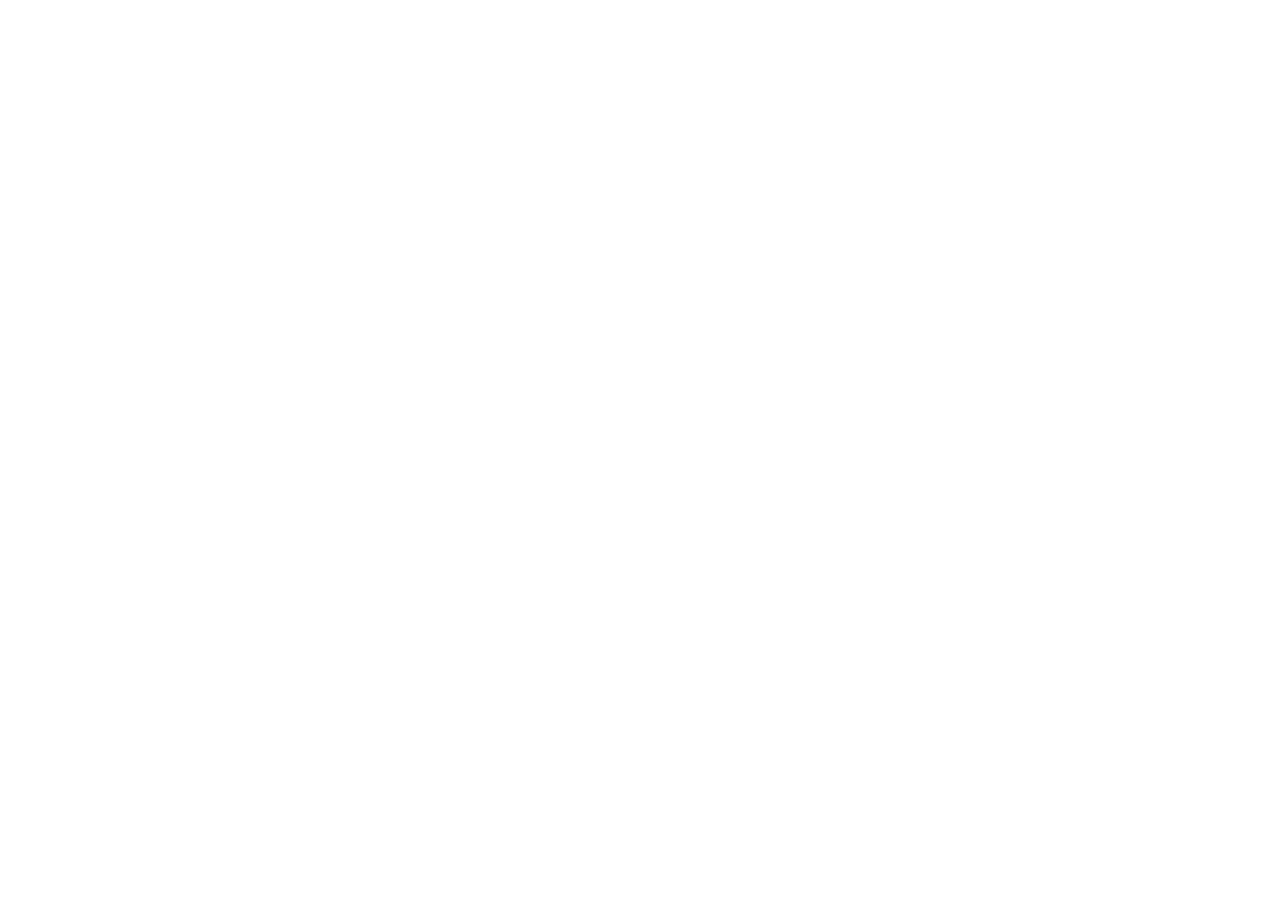
==== src/index.html @ 5c2e56c1 "first commit" ====
<!DOCTYPE html>
<html lang="en">
<head>
    <meta charset="UTF-8">
    <meta http-equiv="X-UA-Compatible" content="IE=edge">
    <meta name="viewport" content="width=device-width, initial-scale=1.0">
    <title>Document</title>
    <link rel="stylesheet" href="/src/style.css">
    <script src="main.js"></script>
</head>
<body>
    
</body>
</html>
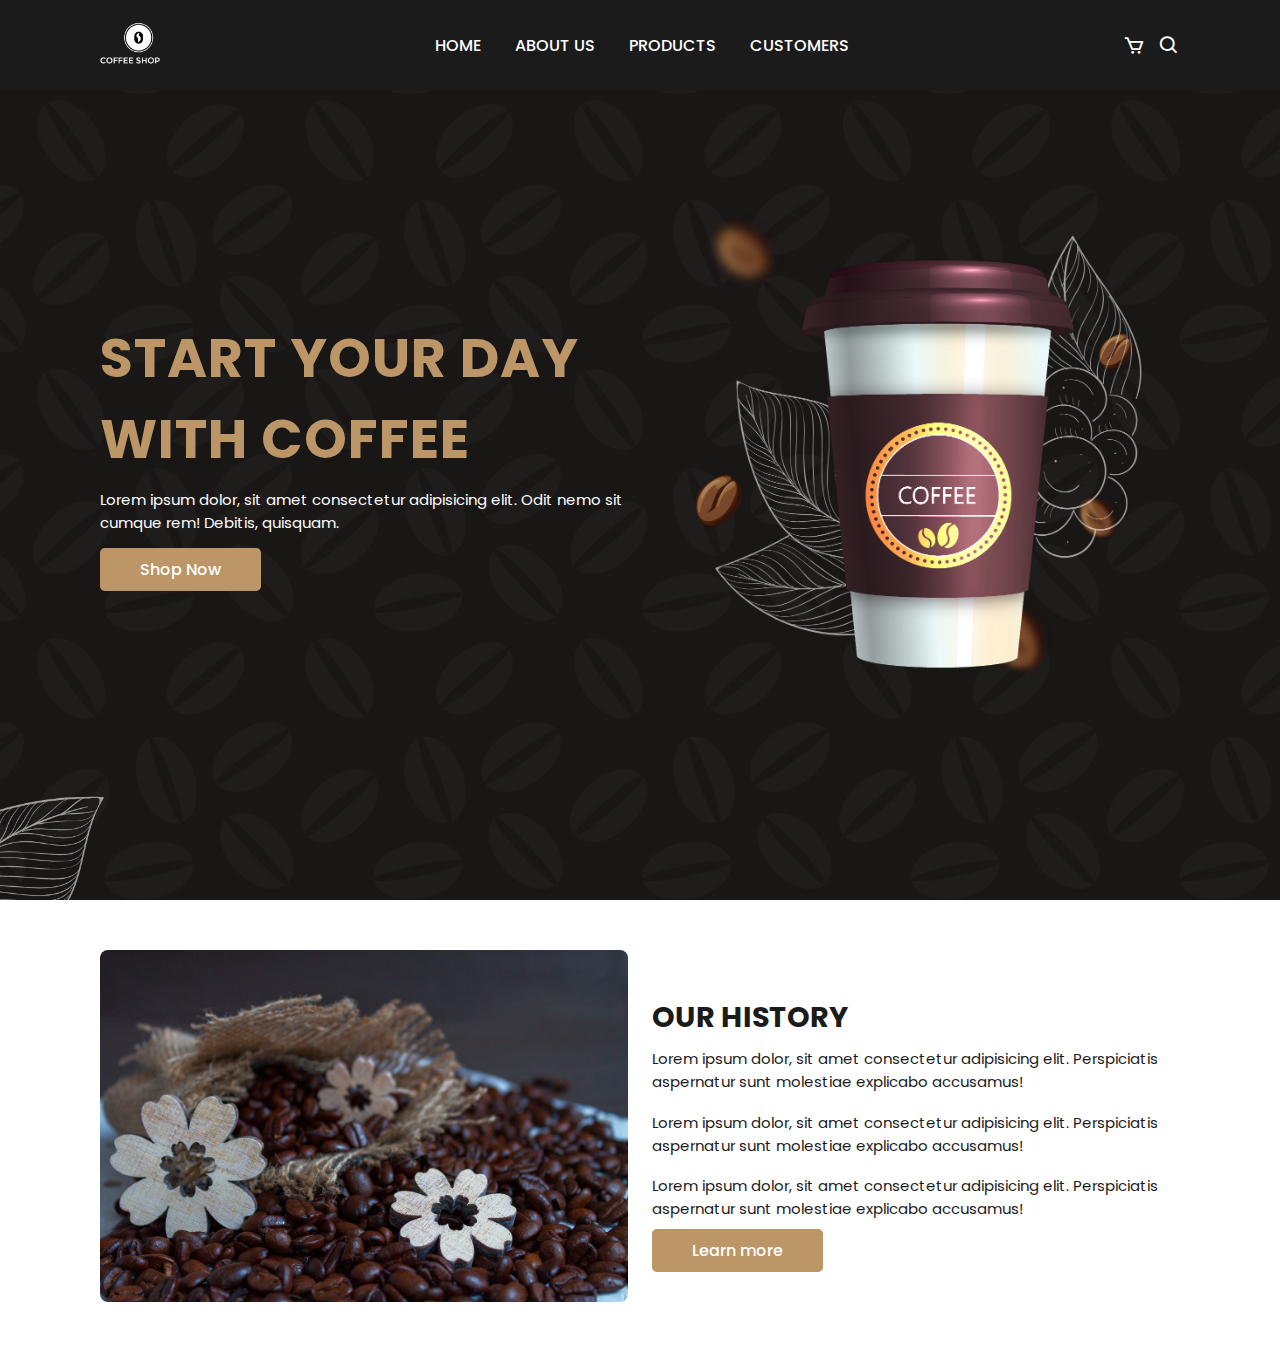
==== commit 963b7c20: "taking a short break" ====
--- a/src/index.html
+++ b/src/index.html
@@ -4,11 +4,63 @@
     <meta charset="UTF-8">
     <meta http-equiv="X-UA-Compatible" content="IE=edge">
     <meta name="viewport" content="width=device-width, initial-scale=1.0">
-    <title>Document</title>
+    <title> Responsive Coffee Website</title>
     <link rel="stylesheet" href="/src/style.css">
-    <script src="main.js"></script>
+    <link href='https://unpkg.com/boxicons@2.1.4/css/boxicons.min.css' rel='stylesheet'>
+    <script src="main.js" defer></script>
 </head>
 <body>
-    
+    <!-- Navbar -->
+    <header>
+        <a href="#" class="logo">
+            <img src="/img/logo.png" alt="">
+        </a>
+
+        <!-- Menu Icon -->
+        <i class='bx bx-menu' id="menu-icon"></i>
+        
+        <!-- Links -->
+        <ul class="navbar">
+            <li> <a href="#home">Home</a></li>
+            <li> <a href="#about">About Us</a></li>
+            <li> <a href="#products">Products</a></li>
+            <li> <a href="#customers">Customers</a></li>
+        </ul>
+        <!-- Icon -->
+        <div class="header-icon">
+        <i class='bx bx-cart'></i>
+        <i class='bx bx-search' id="search-icon"></i>
+        </div>
+
+        <div class="search-box">
+        <input type="search" name="" id="" placeholder="Search Here...">
+        </div>
+    </header>
+
+    <!-- Home -->
+    <section class="home" id="home">
+        <div class="home-text">
+            <h1>Start your day <br> with coffee</h1>
+            <p>Lorem ipsum dolor, sit amet consectetur adipisicing elit. Odit nemo sit cumque rem! Debitis, quisquam.</p>
+            <a href="#" class="btn">Shop Now</a>
+        </div>
+        <div class="home-img">
+            <img src="/img/main.png" alt="">
+        </div>
+    </section>
+
+    <!-- About -->
+    <section class="about" id="about">
+        <div class="about-img">
+            <img src="/img/about.jpg" alt="">
+        </div>
+        <div class="about-text">
+            <h2>Our History</h2>
+            <p>Lorem ipsum dolor, sit amet consectetur adipisicing elit. Perspiciatis aspernatur sunt molestiae explicabo accusamus!</p>
+            <p>Lorem ipsum dolor, sit amet consectetur adipisicing elit. Perspiciatis aspernatur sunt molestiae explicabo accusamus!</p>
+            <p>Lorem ipsum dolor, sit amet consectetur adipisicing elit. Perspiciatis aspernatur sunt molestiae explicabo accusamus!</p>
+            <a href="#" class="btn">Learn more</a>
+        </div>
+    </section>
 </body>
 </html>--- a/src/style.css
+++ b/src/style.css
@@ -0,0 +1,179 @@
+@import url(https://fonts.googleapis.com/css?family=Poppins:100,100italic,200,200italic,300,300italic,regular,italic,500,500italic,600,600italic,700,700italic,800,800italic,900,900italic);
+
+*{
+    font-family: 'Poppins', sans-serif;
+    margin: 0;
+    padding: 0;
+    box-sizing: border-box;
+    scroll-padding-top: 4rem;
+    list-style: none;
+    text-decoration: none;
+}
+
+/* Variables */
+:root{
+    --main-color: #bc9667;
+    --second-color: #edeae3;
+    --text-color: #1b1b1b;
+    --bg-color: #fff;
+
+/* Box shadow */
+--box-shadow: 2px 2px 10px 4px rgb(14 55 54 / 15%);
+
+}
+
+section{
+    padding: 50px 100px;
+}
+
+img{
+    width: 100%;
+}
+
+body{
+    color: var(--text-color);
+}
+header{
+    position: fixed;
+    width: 100%;
+    top: 0;
+    right: 0;
+    z-index: 1000;
+    display: flex;
+    justify-content: space-between;
+    align-items: center;
+    padding: 18px 100px;
+    transition: 0.5s linear;
+    background: var(--text-color);
+}
+
+.logo img {
+    width: 60px;
+}
+
+.navbar {
+    display: flex;
+}
+.navbar a{
+    padding: 8px 17px;
+    color: var(--bg-color);
+    font-size: 1rem;
+    text-transform: uppercase;
+    font-weight: 500;
+}
+
+.navbar a:hover{
+    background: var(--main-color);
+    border-radius: 0.2rem;
+    transition: 0.2s all linear;
+}
+
+.header-icon {
+    font-size: 22px;
+    cursor: pointer;
+    z-index: 10000;
+    display: flex;
+    column-gap: 0.8rem;
+}
+
+.header-icon .bx{
+    color: var(--bg-color);
+}
+
+.header-icon .bx:hover {
+    color: var(--main-color);
+}
+
+#menu-icon{
+    color: var(--bg-color);
+    font-size: 24px;
+    z-index: 100001;
+    cursor: pointer;
+    display: none;
+}
+
+.search-box {
+    position: absolute;
+    top: -100%;
+    left: 50%;
+    transform: translate(-50%);
+    background: var(--bg-color);
+    width: 100%;
+}
+
+.search-box.active{
+    top: 110%;
+    box-shadow: var(--box-shadow);
+    transition: 0.2s all linear;
+}
+
+.search-box input{
+    padding: 20px;
+    border: none;
+    outline: none;
+    width: 100%;
+    font-size: 1rem;
+    color: var(--main-color);
+}
+
+.search-box input::placeholder {
+    font-size: 1rem;
+    font-weight: 500;
+}
+
+.home{
+    width: 100%;
+    min-height: 100vh;
+    background: url(/img/bg.png);
+    background-repeat: no-repeat;
+    background-size: cover;
+    background-position: center;
+    display: grid;
+    grid-template-columns: repeat(auto-fit, minmax(17rem,auto));
+    align-items: center;
+    gap: 1.5rem; 
+}
+
+.home-text h1{
+    font-size: 3.4rem;
+    color: var(--main-color);
+    text-transform: uppercase;
+    letter-spacing: 1px;
+}
+.home-text p{
+    font-size: 0.938rem;
+    color: var(--bg-color);
+    margin: 0.5rem 0 1.4rem;
+}
+
+.btn{
+    padding: 10px 40px;
+    border-radius: 0.3rem;
+    background: var(--main-color);
+    color: var(--bg-color);
+    font-weight: 500;
+}
+
+.btn:hover{
+    background: #8a6f4d;
+
+}
+
+.about{
+    display: grid;
+    grid-template-columns: repeat(auto-fit, minmax(17rem,auto));
+    align-items: center;
+    gap: 1.5rem; 
+}
+
+.about-img img{
+    border-radius: 0.5rem;
+}
+.about-text h2{
+    font-size: 1.8rem;
+    text-transform: uppercase;
+}
+.about-text p{
+    font-size: 0.938rem;
+    margin: 0.5rem 0 1.1rem;
+}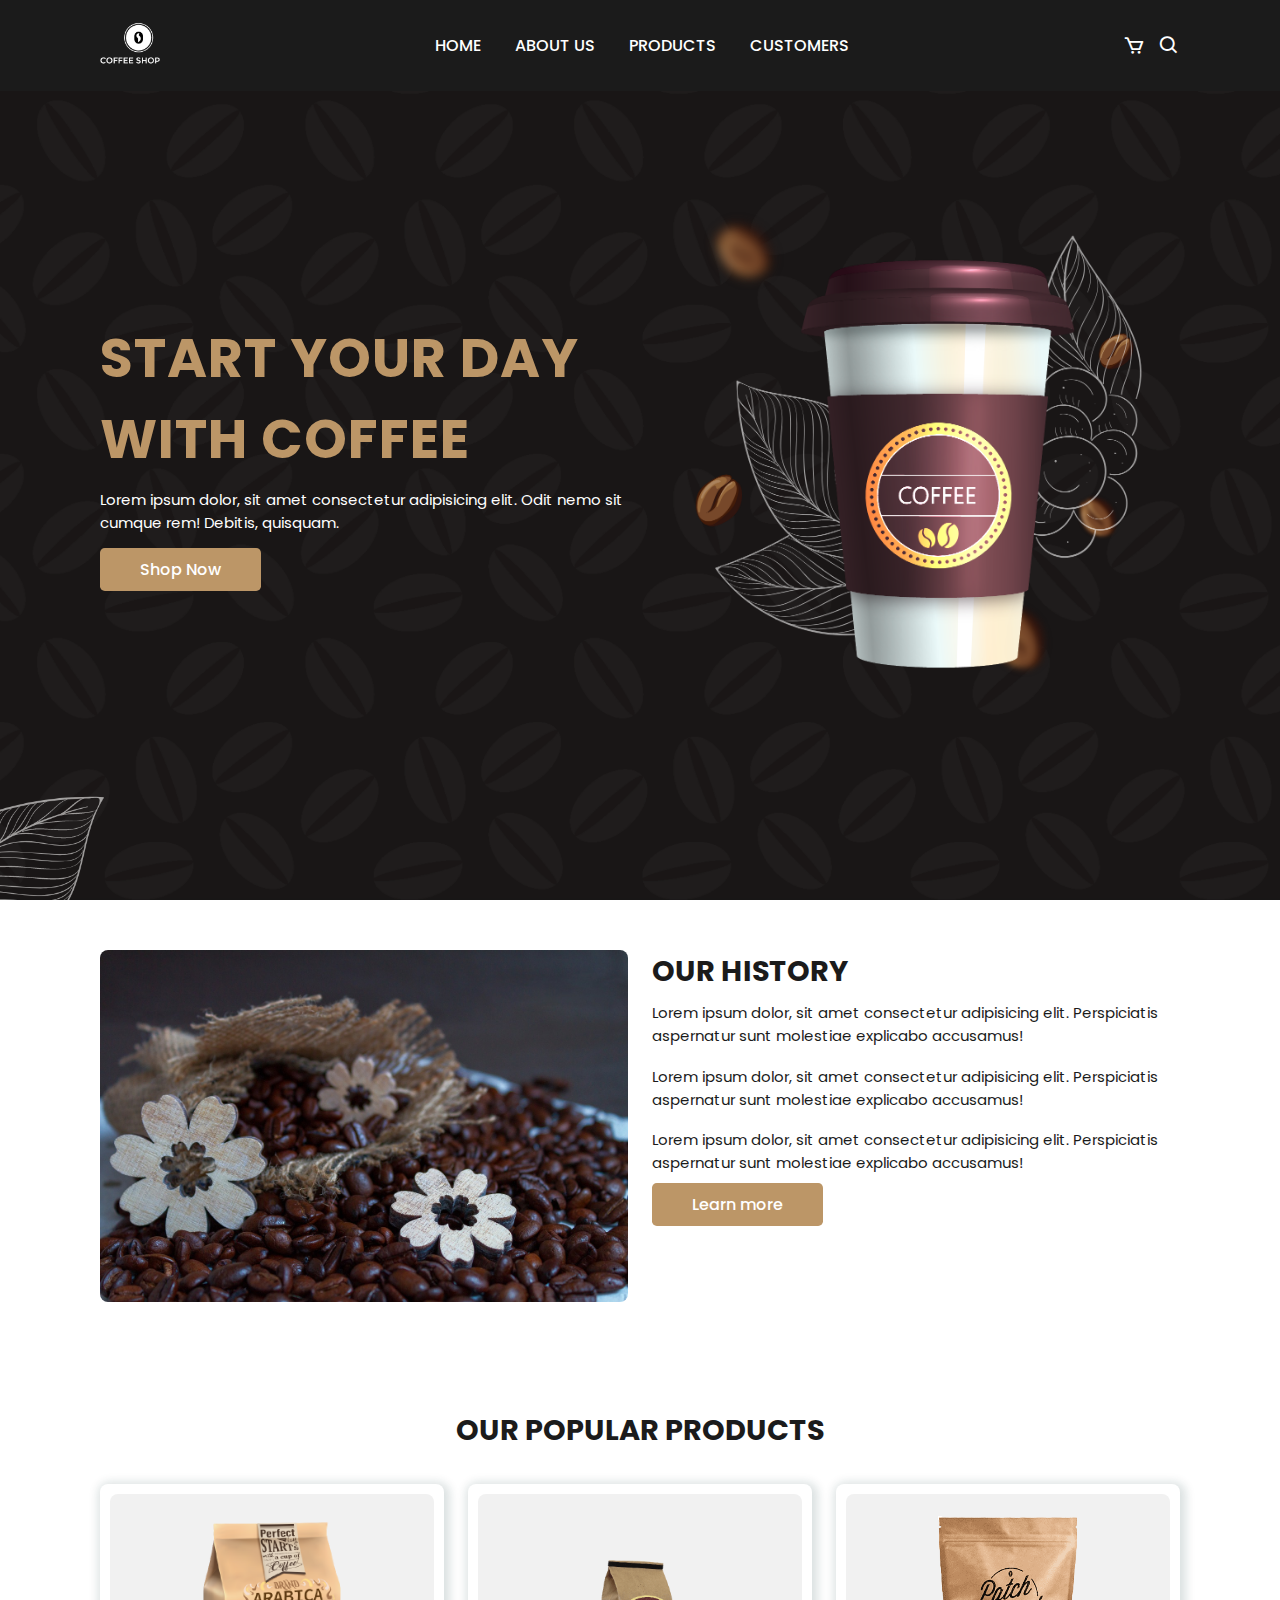
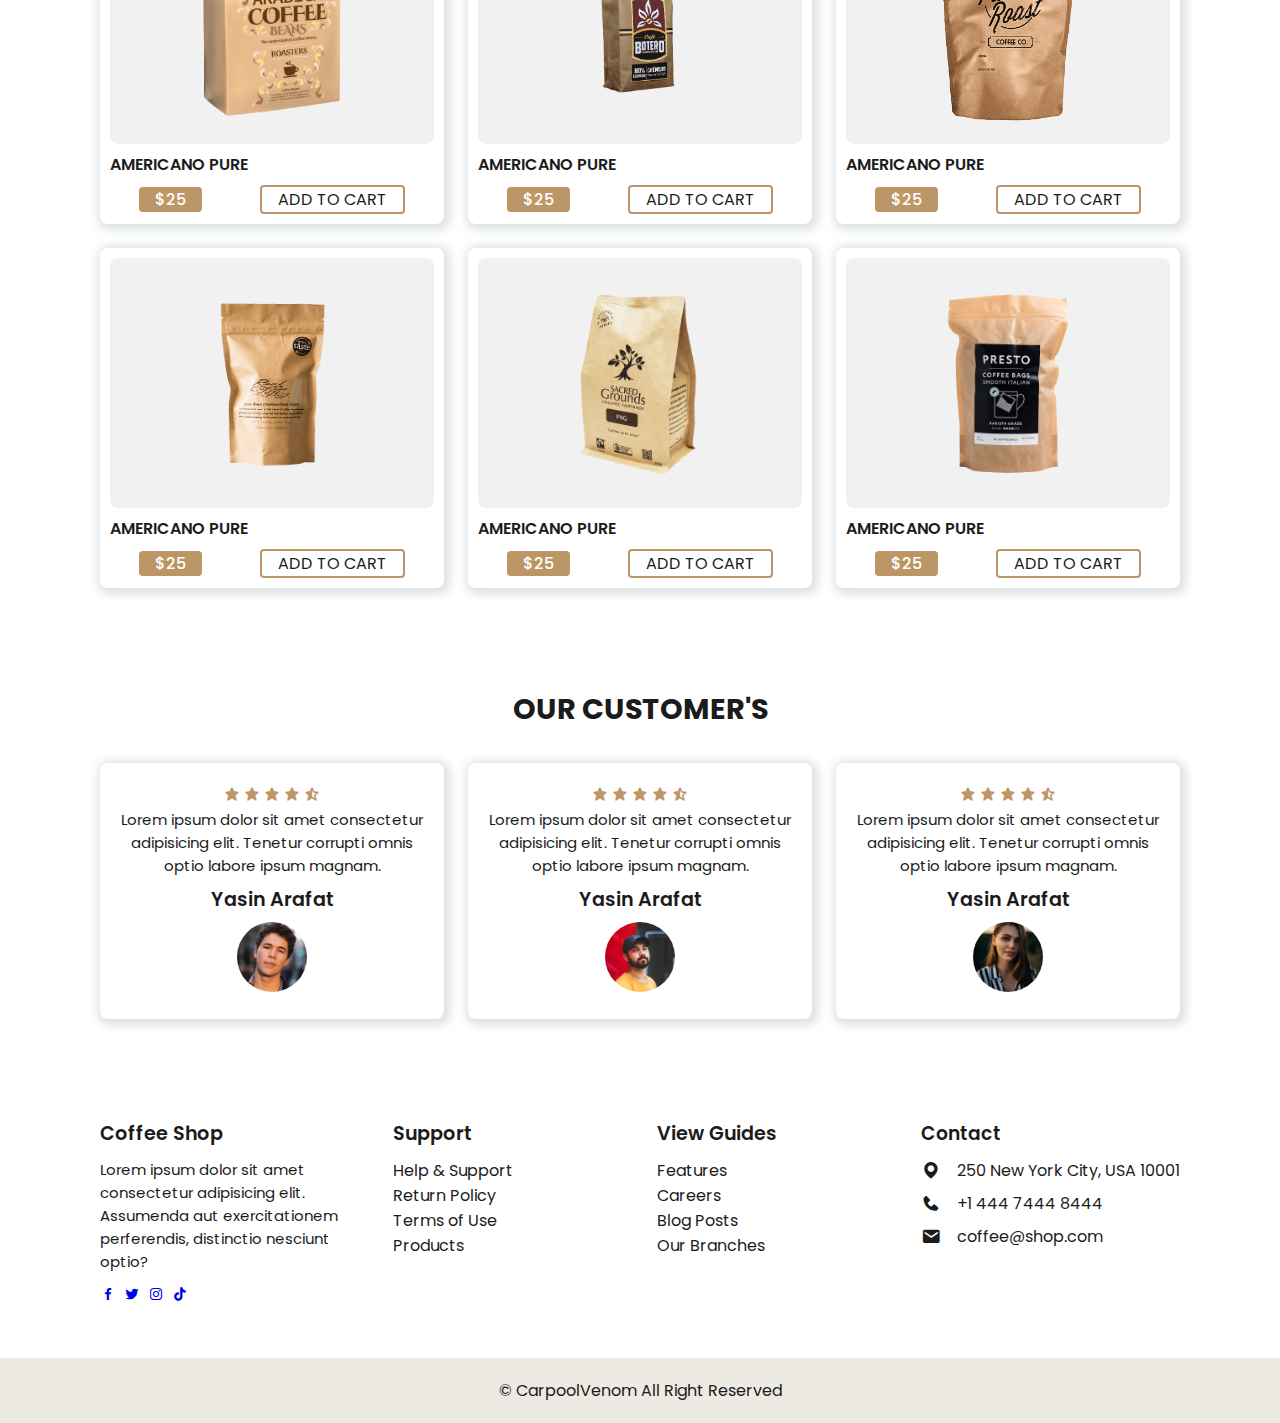
==== commit c236c46a: "all done..." ====
--- a/src/index.html
+++ b/src/index.html
@@ -1,66 +1,240 @@
 <!DOCTYPE html>
 <html lang="en">
-<head>
-    <meta charset="UTF-8">
-    <meta http-equiv="X-UA-Compatible" content="IE=edge">
-    <meta name="viewport" content="width=device-width, initial-scale=1.0">
-    <title> Responsive Coffee Website</title>
-    <link rel="stylesheet" href="/src/style.css">
-    <link href='https://unpkg.com/boxicons@2.1.4/css/boxicons.min.css' rel='stylesheet'>
+  <head>
+    <meta charset="UTF-8" />
+    <meta http-equiv="X-UA-Compatible" content="IE=edge" />
+    <meta name="viewport" content="width=device-width, initial-scale=1.0" />
+    <title>Responsive Coffee Website</title>
+    <link rel="stylesheet" href="/src/style.css" />
+    <link
+      href="https://unpkg.com/boxicons@2.1.4/css/boxicons.min.css"
+      rel="stylesheet"
+    />
     <script src="main.js" defer></script>
-</head>
-<body>
+  </head>
+  <body>
     <!-- Navbar -->
     <header>
-        <a href="#" class="logo">
-            <img src="/img/logo.png" alt="">
-        </a>
-
-        <!-- Menu Icon -->
-        <i class='bx bx-menu' id="menu-icon"></i>
-        
-        <!-- Links -->
-        <ul class="navbar">
-            <li> <a href="#home">Home</a></li>
-            <li> <a href="#about">About Us</a></li>
-            <li> <a href="#products">Products</a></li>
-            <li> <a href="#customers">Customers</a></li>
-        </ul>
-        <!-- Icon -->
-        <div class="header-icon">
-        <i class='bx bx-cart'></i>
-        <i class='bx bx-search' id="search-icon"></i>
-        </div>
-
-        <div class="search-box">
-        <input type="search" name="" id="" placeholder="Search Here...">
-        </div>
+      <a href="#" class="logo">
+        <img src="/img/logo.png" alt="" />
+      </a>
+
+      <!-- Menu Icon -->
+      <i class="bx bx-menu" id="menu-icon"></i>
+
+      <!-- Links -->
+      <ul class="navbar">
+        <li><a href="#home">Home</a></li>
+        <li><a href="#about">About Us</a></li>
+        <li><a href="#products">Products</a></li>
+        <li><a href="#customers">Customers</a></li>
+      </ul>
+      <!-- Icon -->
+      <div class="header-icon">
+        <i class="bx bx-cart"></i>
+        <i class="bx bx-search" id="search-icon"></i>
+      </div>
+
+      <div class="search-box">
+        <input type="search" name="" id="" placeholder="Search Here..." />
+      </div>
     </header>
 
     <!-- Home -->
     <section class="home" id="home">
-        <div class="home-text">
-            <h1>Start your day <br> with coffee</h1>
-            <p>Lorem ipsum dolor, sit amet consectetur adipisicing elit. Odit nemo sit cumque rem! Debitis, quisquam.</p>
-            <a href="#" class="btn">Shop Now</a>
-        </div>
-        <div class="home-img">
-            <img src="/img/main.png" alt="">
-        </div>
+      <div class="home-text">
+        <h1>
+          Start your day <br />
+          with coffee
+        </h1>
+        <p>
+          Lorem ipsum dolor, sit amet consectetur adipisicing elit. Odit nemo
+          sit cumque rem! Debitis, quisquam.
+        </p>
+        <a href="#" class="btn">Shop Now</a>
+      </div>
+      <div class="home-img">
+        <img src="/img/main.png" alt="" />
+      </div>
     </section>
 
     <!-- About -->
     <section class="about" id="about">
-        <div class="about-img">
-            <img src="/img/about.jpg" alt="">
-        </div>
-        <div class="about-text">
-            <h2>Our History</h2>
-            <p>Lorem ipsum dolor, sit amet consectetur adipisicing elit. Perspiciatis aspernatur sunt molestiae explicabo accusamus!</p>
-            <p>Lorem ipsum dolor, sit amet consectetur adipisicing elit. Perspiciatis aspernatur sunt molestiae explicabo accusamus!</p>
-            <p>Lorem ipsum dolor, sit amet consectetur adipisicing elit. Perspiciatis aspernatur sunt molestiae explicabo accusamus!</p>
-            <a href="#" class="btn">Learn more</a>
-        </div>
-    </section>
-</body>
-</html>+      <div class="about-img">
+        <img src="/img/about.jpg" alt="" />
+      </div>
+      <div class="about-text">
+        <h2>Our History</h2>
+        <p>
+          Lorem ipsum dolor, sit amet consectetur adipisicing elit. Perspiciatis
+          aspernatur sunt molestiae explicabo accusamus!
+        </p>
+        <p>
+          Lorem ipsum dolor, sit amet consectetur adipisicing elit. Perspiciatis
+          aspernatur sunt molestiae explicabo accusamus!
+        </p>
+        <p>
+          Lorem ipsum dolor, sit amet consectetur adipisicing elit. Perspiciatis
+          aspernatur sunt molestiae explicabo accusamus!
+        </p>
+        <a href="#" class="btn">Learn more</a>
+      </div>
+    </section>
+
+    <!-- Products -->
+    <section class="products" id="products">
+      <div class="heading">
+        <h2>Our popular products</h2>
+      </div>
+
+      <!-- Container -->
+      <div class="products-container">
+        <div class="box">
+          <img src="/img/p1.png" alt="" />
+          <h3>Americano Pure</h3>
+          <div class="content">
+            <span>$25</span>
+            <a href="#">Add to Cart</a>
+          </div>
+        </div>
+
+        <div class="box">
+          <img src="/img/p2.png" alt="" />
+          <h3>Americano Pure</h3>
+          <div class="content">
+            <span>$25</span>
+            <a href="#">Add to Cart</a>
+          </div>
+        </div>
+        <div class="box">
+          <img src="/img/p3.png" alt="" />
+          <h3>Americano Pure</h3>
+          <div class="content">
+            <span>$25</span>
+            <a href="#">Add to Cart</a>
+          </div>
+        </div>
+        <div class="box">
+          <img src="/img/p4.png" alt="" />
+          <h3>Americano Pure</h3>
+          <div class="content">
+            <span>$25</span>
+            <a href="#">Add to Cart</a>
+          </div>
+        </div>
+        <div class="box">
+          <img src="/img/p5.png" alt="" />
+          <h3>Americano Pure</h3>
+          <div class="content">
+            <span>$25</span>
+            <a href="#">Add to Cart</a>
+          </div>
+        </div>
+        <div class="box">
+          <img src="/img/p6.png" alt="" />
+          <h3>Americano Pure</h3>
+          <div class="content">
+            <span>$25</span>
+            <a href="#">Add to Cart</a>
+          </div>
+        </div>
+      </div>
+    </section>
+
+    <!-- Customers -->
+    <section class="customers" id="customers">
+      <div class="heading">
+        <h2>Our customer's</h2>
+      </div>
+      <!-- Container -->
+      <div class="customers-container">
+        <div class="box">
+          <div class="stars">
+            <i class="bx bxs-star"></i>
+            <i class="bx bxs-star"></i>
+            <i class="bx bxs-star"></i>
+            <i class="bx bxs-star"></i>
+            <i class="bx bxs-star-half"></i>
+          </div>
+          <p>
+            Lorem ipsum dolor sit amet consectetur adipisicing elit. Tenetur
+            corrupti omnis optio labore ipsum magnam.
+          </p>
+          <h2>Yasin Arafat</h2>
+          <img src="/img/rev1.jpg" alt="" />
+        </div>
+        <div class="box">
+          <div class="stars">
+            <i class="bx bxs-star"></i>
+            <i class="bx bxs-star"></i>
+            <i class="bx bxs-star"></i>
+            <i class="bx bxs-star"></i>
+            <i class="bx bxs-star-half"></i>
+          </div>
+          <p>
+            Lorem ipsum dolor sit amet consectetur adipisicing elit. Tenetur
+            corrupti omnis optio labore ipsum magnam.
+          </p>
+          <h2>Yasin Arafat</h2>
+          <img src="/img/rev2.jpg" alt="" />
+        </div>
+        <div class="box">
+          <div class="stars">
+            <i class="bx bxs-star"></i>
+            <i class="bx bxs-star"></i>
+            <i class="bx bxs-star"></i>
+            <i class="bx bxs-star"></i>
+            <i class="bx bxs-star-half"></i>
+          </div>
+          <p>
+            Lorem ipsum dolor sit amet consectetur adipisicing elit. Tenetur
+            corrupti omnis optio labore ipsum magnam.
+          </p>
+          <h2>Yasin Arafat</h2>
+          <img src="/img/rev3.jpg" alt="" />
+        </div>
+      </div>
+    </section>
+    <section class="footer">
+      <div class="footer-box">
+        <h2>Coffee Shop</h2>
+        <p>
+          Lorem ipsum dolor sit amet consectetur adipisicing elit. Assumenda aut
+          exercitationem perferendis, distinctio nesciunt optio?
+        </p>
+        <div class="social">
+          <a href="#"><i class="bx bxl-facebook"></i></a>
+          <a href="#"><i class="bx bxl-twitter"></i></a>
+          <a href="#"><i class="bx bxl-instagram"></i></a>
+          <a href="#"><i class="bx bxl-tiktok"></i></a>
+        </div>
+      </div>
+      <div class="footer-box">
+        <h2>Support</h2>
+        <li><a href="#">Help & Support</a></li>
+        <li><a href="#">Return Policy</a></li>
+        <li><a href="#">Terms of Use</a></li>
+        <li><a href="#">Products</a></li>
+      </div>
+      <div class="footer-box">
+        <h2>View Guides</h2>
+        <li><a href="#">Features</a></li>
+        <li><a href="#">Careers</a></li>
+        <li><a href="#">Blog Posts</a></li>
+        <li><a href="#">Our Branches</a></li>
+      </div>
+      <div class="footer-box">
+        <h3>Contact</h3>
+        <div class="contact">
+          <span><i class="bx bxs-map"></i>250 New York City, USA 10001</span>
+          <span><i class="bx bxs-phone"></i>+1 444 7444 8444</span>
+          <span><i class="bx bxs-envelope"></i>coffee@shop.com</span>
+        </div>
+      </div>
+    </section>
+    <!-- Copyright -->
+    <div class="copyright">
+      <p>&#169; CarpoolVenom All Right Reserved</p>
+    </div>
+  </body>
+</html>
--- a/src/style.css
+++ b/src/style.css
@@ -1,179 +1,440 @@
 @import url(https://fonts.googleapis.com/css?family=Poppins:100,100italic,200,200italic,300,300italic,regular,italic,500,500italic,600,600italic,700,700italic,800,800italic,900,900italic);
 
-*{
-    font-family: 'Poppins', sans-serif;
-    margin: 0;
-    padding: 0;
-    box-sizing: border-box;
-    scroll-padding-top: 4rem;
-    list-style: none;
-    text-decoration: none;
+* {
+  font-family: "Poppins", sans-serif;
+  margin: 0;
+  padding: 0;
+  box-sizing: border-box;
+  scroll-padding-top: 4rem;
+  list-style: none;
+  text-decoration: none;
 }
 
 /* Variables */
-:root{
-    --main-color: #bc9667;
-    --second-color: #edeae3;
-    --text-color: #1b1b1b;
-    --bg-color: #fff;
-
-/* Box shadow */
---box-shadow: 2px 2px 10px 4px rgb(14 55 54 / 15%);
-
-}
-
-section{
-    padding: 50px 100px;
-}
-
-img{
-    width: 100%;
-}
-
-body{
+:root {
+  --main-color: #bc9667;
+  --second-color: #edeae3;
+  --text-color: #1b1b1b;
+  --bg-color: #fff;
+
+  /* Box shadow */
+  --box-shadow: 2px 2px 10px 4px rgb(14 55 54 / 15%);
+}
+
+section {
+  padding: 50px 100px;
+}
+
+img {
+  width: 100%;
+}
+
+body {
+  color: var(--text-color);
+}
+header {
+  position: fixed;
+  width: 100%;
+  top: 0;
+  right: 0;
+  z-index: 1000;
+  display: flex;
+  justify-content: space-between;
+  align-items: center;
+  padding: 18px 100px;
+  transition: 0.5s linear;
+  background: var(--text-color);
+}
+header.shadow {
+  background: var(--text-color);
+  box-shadow: var(--box-shadow);
+}
+.logo img {
+  width: 60px;
+}
+
+.navbar {
+  display: flex;
+}
+.navbar a {
+  padding: 8px 17px;
+  color: var(--bg-color);
+  font-size: 1rem;
+  text-transform: uppercase;
+  font-weight: 500;
+}
+
+.navbar a:hover {
+  background: var(--main-color);
+  border-radius: 0.2rem;
+  transition: 0.2s all linear;
+}
+
+.header-icon {
+  font-size: 22px;
+  cursor: pointer;
+  z-index: 10000;
+  display: flex;
+  column-gap: 0.8rem;
+}
+
+.header-icon .bx {
+  color: var(--bg-color);
+}
+
+.header-icon .bx:hover {
+  color: var(--main-color);
+}
+
+#menu-icon {
+  color: var(--bg-color);
+  font-size: 24px;
+  z-index: 100001;
+  cursor: pointer;
+  display: none;
+}
+
+.search-box {
+  position: absolute;
+  top: -100%;
+  left: 50%;
+  transform: translate(-50%);
+  background: var(--bg-color);
+  width: 100%;
+}
+
+.search-box.active {
+  top: 110%;
+  box-shadow: var(--box-shadow);
+  transition: 0.2s all linear;
+}
+
+.search-box input {
+  padding: 20px;
+  border: none;
+  outline: none;
+  width: 100%;
+  font-size: 1rem;
+  color: var(--main-color);
+}
+
+.search-box input::placeholder {
+  font-size: 1rem;
+  font-weight: 500;
+}
+
+.home {
+  width: 100%;
+  min-height: 100vh;
+  background: url(/img/bg.png);
+  background-repeat: no-repeat;
+  background-size: cover;
+  background-position: center;
+  display: grid;
+  grid-template-columns: repeat(auto-fit, minmax(17rem, auto));
+  align-items: center;
+  gap: 1.5rem;
+}
+
+.home-text h1 {
+  font-size: 3.4rem;
+  color: var(--main-color);
+  text-transform: uppercase;
+  letter-spacing: 1px;
+}
+.home-text p {
+  font-size: 0.938rem;
+  color: var(--bg-color);
+  margin: 0.5rem 0 1.4rem;
+}
+
+.btn {
+  padding: 10px 40px;
+  border-radius: 0.3rem;
+  background: var(--main-color);
+  color: var(--bg-color);
+  font-weight: 500;
+}
+
+.btn:hover {
+  background: #8a6f4d;
+}
+
+.about {
+  display: grid;
+  grid-template-columns: repeat(auto-fit, minmax(17rem, auto));
+  gap: 1.5rem;
+}
+
+.about-img img {
+  border-radius: 0.5rem;
+}
+.about-text h2 {
+  font-size: 1.8rem;
+  text-transform: uppercase;
+}
+.about-text p {
+  font-size: 0.938rem;
+  margin: 0.5rem 0 1.1rem;
+}
+.heading {
+  text-align: center;
+}
+.heading h2 {
+  font-size: 1.8rem;
+  text-transform: uppercase;
+}
+
+.products-container {
+  display: grid;
+  grid-template-columns: repeat(auto-fit, minmax(280px, auto));
+  gap: 1.5rem;
+  margin-top: 2rem;
+}
+
+.products-container .box {
+  position: relative;
+  padding: 10px;
+  display: flex;
+  flex-direction: column;
+  justify-content: center;
+  border-radius: 0.5rem;
+  box-shadow: var(--box-shadow);
+}
+
+.products-container img {
+  width: 100%;
+  height: 250px;
+  object-fit: contain;
+  object-position: center;
+  padding: 20px;
+  background: #f1f1f1;
+  border-radius: 0.5rem;
+}
+
+.products-container .box h3 {
+  font-size: 1rem;
+  font-weight: 600;
+  text-transform: uppercase;
+  margin: 0.5rem 0 0.5rem;
+}
+
+.products-container .box .content {
+  display: flex;
+  align-items: center;
+  justify-content: space-around;
+}
+.products-container .box .content span {
+  padding: 0 1rem;
+  color: var(--bg-color);
+  background: var(--main-color);
+  border-radius: 4px;
+  font-weight: 500;
+}
+
+.products-container .box .content span {
+  padding: 0 1rem;
+  color: var(--bg-color);
+  background: var(--main-color);
+  border-radius: 4px;
+  font-weight: 500;
+}
+
+.products-container .box .content a {
+  padding: 0 1rem;
+  color: var(--text-color);
+  border: 2px solid var(--main-color);
+  border-radius: 4px;
+  /* font-weight: 500; */
+  text-transform: uppercase;
+}
+
+.products-container .box .content a:hover {
+  background: var(--main-color);
+  color: var(--bg-color);
+  transition: 0.2s all linear;
+}
+.customers-container {
+  display: grid;
+  grid-template-columns: repeat(auto-fit, minmax(280px, auto));
+  gap: 1.5rem;
+  margin-top: 2rem;
+}
+.customers-container .box {
+  padding: 20px;
+  box-shadow: var(--box-shadow);
+  border-radius: 0.5rem;
+  text-align: center;
+}
+.stars .bx {
+  color: var(--main-color);
+}
+
+.customers-container .box p {
+  font-size: 0.9388rem;
+}
+
+.customers-container .box h2 {
+  font-size: 1.2rem;
+  font-weight: 600;
+  margin: 0.5rem 0 0.5rem;
+}
+
+.customers-container .box img {
+  width: 70px;
+  height: 70px;
+  border-radius: 50%;
+  object-fit: cover;
+}
+
+.customers-container .box:hover {
+  background: var(--second-color);
+  transition: 0.2s all linear;
+}
+
+.footer {
+  display: grid;
+  grid-template-columns: repeat(auto-fit, minmax(240px, auto));
+  gap: 1.5rem;
+}
+.footer-box h2 {
+  font-size: 1.2rem;
+  font-weight: 600;
+  margin-bottom: 10px;
+}
+.footer-box p {
+  font-size: 0.938rem;
+  margin-bottom: 10px;
+}
+.social {
+  display: flex;
+  align-items: center;
+  column-gap: 0.5rem;
+}
+.social s .bx {
+  font-size: 24px;
+  color: var(--text-color);
+  padding: 10px;
+  background: var(--second-color);
+  border-radius: 0.2rem;
+}
+.social a .bx:hover {
+  background: var(--main-color);
+  color: var(--bg-color);
+}
+.footer-box h3 {
+  font-weight: 600;
+  margin-bottom: 10px;
+}
+.footer-box li a {
+  color: var(--text-color);
+}
+.footer-box li a:hover {
+  color: var(--main-color);
+}
+.contact {
+  display: flex;
+  flex-direction: column;
+  row-gap: 0.5rem;
+}
+.contact span {
+  display: flex;
+  align-items: center;
+}
+.contact i {
+  font-size: 20px;
+  margin-right: 1rem;
+}
+.copyright {
+  padding: 20px;
+  text-align: center;
+  background: var(--second-color);
+}
+
+/* Responsiveness */
+@media (max-width: 1058px) {
+  header {
+    padding: 16px 60px;
+  }
+  section {
+    padding: 50px 60px;
+  }
+  .home-text h1 {
+    font-size: 2.4rem;
+  }
+}
+@media (max-width: 991px) {
+  header {
+    padding: 16px 4%;
+  }
+  section {
+    padding: 50px 4%;
+  }
+  .home-text h1 {
+    font-size: 2rem;
+  }
+}
+
+@media (max-width: 768px) {
+  header {
+    padding: 12px 4%;
+  }
+  #menu-icon {
+    display: initial;
+  }
+  .navbar {
+    position: absolute;
+    top: -570px;
+    left: 0;
+    right: 0;
+    display: flex;
+    flex-direction: column;
+    background: var(--second-color);
+    row-gap: 1.4rem;
+    padding: 20px;
+    transition: 0.3s;
+    text-align: center;
+  }
+  .navbar a {
     color: var(--text-color);
-}
-header{
-    position: fixed;
-    width: 100%;
-    top: 0;
-    right: 0;
-    z-index: 1000;
-    display: flex;
-    justify-content: space-between;
+  }
+  .navbar a:hover {
+    color: var(--bg-color);
+  }
+  .navbar.active {
+    top: 100%;
+  }
+  .about {
     align-items: center;
-    padding: 18px 100px;
-    transition: 0.5s linear;
-    background: var(--text-color);
-}
-
-.logo img {
-    width: 60px;
-}
-
-.navbar {
-    display: flex;
-}
-.navbar a{
-    padding: 8px 17px;
-    color: var(--bg-color);
-    font-size: 1rem;
-    text-transform: uppercase;
-    font-weight: 500;
-}
-
-.navbar a:hover{
-    background: var(--main-color);
-    border-radius: 0.2rem;
-    transition: 0.2s all linear;
-}
-
-.header-icon {
-    font-size: 22px;
-    cursor: pointer;
-    z-index: 10000;
-    display: flex;
-    column-gap: 0.8rem;
-}
-
-.header-icon .bx{
-    color: var(--bg-color);
-}
-
-.header-icon .bx:hover {
-    color: var(--main-color);
-}
-
-#menu-icon{
-    color: var(--bg-color);
-    font-size: 24px;
-    z-index: 100001;
-    cursor: pointer;
-    display: none;
-}
-
-.search-box {
-    position: absolute;
-    top: -100%;
-    left: 50%;
-    transform: translate(-50%);
-    background: var(--bg-color);
-    width: 100%;
-}
-
-.search-box.active{
-    top: 110%;
-    box-shadow: var(--box-shadow);
-    transition: 0.2s all linear;
-}
-
-.search-box input{
-    padding: 20px;
-    border: none;
-    outline: none;
-    width: 100%;
-    font-size: 1rem;
-    color: var(--main-color);
-}
-
-.search-box input::placeholder {
-    font-size: 1rem;
-    font-weight: 500;
-}
-
-.home{
-    width: 100%;
-    min-height: 100vh;
-    background: url(/img/bg.png);
-    background-repeat: no-repeat;
-    background-size: cover;
-    background-position: center;
-    display: grid;
-    grid-template-columns: repeat(auto-fit, minmax(17rem,auto));
-    align-items: center;
-    gap: 1.5rem; 
-}
-
-.home-text h1{
-    font-size: 3.4rem;
-    color: var(--main-color);
-    text-transform: uppercase;
-    letter-spacing: 1px;
-}
-.home-text p{
-    font-size: 0.938rem;
-    color: var(--bg-color);
-    margin: 0.5rem 0 1.4rem;
-}
-
-.btn{
-    padding: 10px 40px;
-    border-radius: 0.3rem;
-    background: var(--main-color);
-    color: var(--bg-color);
-    font-weight: 500;
-}
-
-.btn:hover{
-    background: #8a6f4d;
-
-}
-
-.about{
-    display: grid;
-    grid-template-columns: repeat(auto-fit, minmax(17rem,auto));
-    align-items: center;
-    gap: 1.5rem; 
-}
-
-.about-img img{
-    border-radius: 0.5rem;
-}
-.about-text h2{
-    font-size: 1.8rem;
-    text-transform: uppercase;
-}
-.about-text p{
-    font-size: 0.938rem;
-    margin: 0.5rem 0 1.1rem;
-}+  }
+}
+@media (max-width: 360px) {
+  header {
+    padding: 11px 4%;
+  }
+  .logo img {
+    width: 45px;
+  }
+  .home-text {
+    padding-top: 15px;
+  }
+  .home-text h1 {
+    font-size: 1.4rem;
+  }
+  .home-text h1 {
+    font-size: 0.8rem;
+    font-weight: 300;
+  }
+  .about-img {
+    order: 2;
+  }
+  .about-text {
+    text-align: center;
+  }
+  .about-text h2 {
+    font-size: 1.2rem;
+  }
+  .heading h2 {
+    font-size: 1.2rem;
+  }
+}
